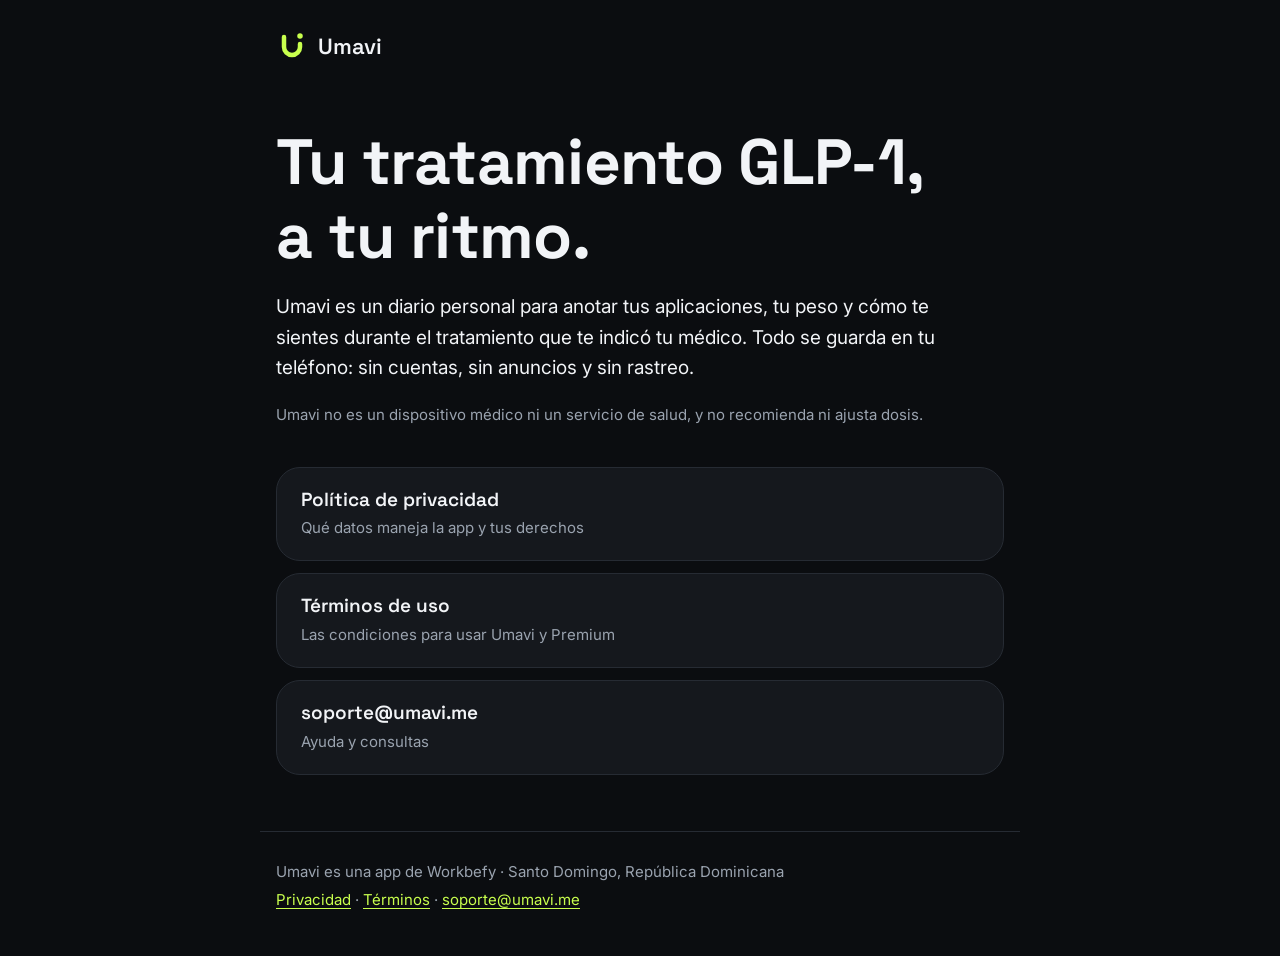
==== index.html @ 456c7ed0 "Sitio de umavi.me: inicio, privacidad y términos (versión 1.0)" ====
<!doctype html>
<html lang="es">
<head>
<meta charset="utf-8">
<meta name="viewport" content="width=device-width, initial-scale=1">
<title>Umavi</title>
<meta name="description" content="Umavi: diario personal para el tratamiento GLP-1. Privacidad, términos y contacto.">
<link rel="stylesheet" href="estilo.css">
</head>
<body>
<header class="barra">
  <a class="marca" href="./" aria-label="Umavi, inicio">
    <svg viewBox="0 0 64 64" width="32" height="32" aria-hidden="true"><path d="M16 14v20a16 16 0 0 0 32 0v-6" fill="none" stroke="currentColor" stroke-width="9" stroke-linecap="round"/><circle cx="48" cy="12" r="5.5" fill="currentColor"/></svg>
    <span>Umavi</span>
  </a>
</header>
<main>
<section class="portada">
  <h1>Tu tratamiento GLP-1,<br>a tu ritmo.</h1>
  <p class="bajada">Umavi es un diario personal para anotar tus aplicaciones, tu peso y cómo te sientes durante el
  tratamiento que te indicó tu médico. Todo se guarda en tu teléfono: sin cuentas, sin anuncios y sin rastreo.</p>
  <p class="nota">Umavi no es un dispositivo médico ni un servicio de salud, y no recomienda ni ajusta dosis.</p>
</section>
<section class="tarjetas">
  <a class="tarjeta" href="privacidad/"><span>Política de privacidad</span><small>Qué datos maneja la app y tus derechos</small></a>
  <a class="tarjeta" href="terminos/"><span>Términos de uso</span><small>Las condiciones para usar Umavi y Premium</small></a>
  <a class="tarjeta" href="mailto:soporte@umavi.me"><span>soporte@umavi.me</span><small>Ayuda y consultas</small></a>
</section>

</main>
<footer class="pie">
  <p>Umavi es una app de Workbefy · Santo Domingo, República Dominicana</p>
  <p><a href="privacidad/">Privacidad</a> · <a href="terminos/">Términos</a> · <a href="mailto:soporte@umavi.me">soporte@umavi.me</a></p>
</footer>
</body>
</html>
---- estilo.css ----
@font-face { font-family: "Inter"; src: url("fuentes/Inter.ttf") format("truetype"); font-weight: 100 900; font-display: swap; }
@font-face { font-family: "Space Grotesk"; src: url("fuentes/SpaceGrotesk.ttf") format("truetype"); font-weight: 300 700; font-display: swap; }
:root {
  --fondo: #0B0D10; --superficie: #15181D; --borde: #262B33;
  --texto: #F2F4F7; --suave: #9AA3AF; --acento: #C8FF4D;
  color-scheme: dark;
}
* { box-sizing: border-box; }
html { -webkit-text-size-adjust: 100%; }
body { margin: 0; background: var(--fondo); color: var(--texto); font: 400 17px/1.6 "Inter", system-ui, sans-serif; }
a { color: var(--acento); text-underline-offset: 3px; overflow-wrap: anywhere; }
a:focus-visible { outline: 2px solid var(--acento); outline-offset: 3px; border-radius: 4px; }
.barra, main, .pie { width: 100%; max-width: 760px; margin: 0 auto; padding: 0 16px; }
.barra { padding-top: 24px; padding-bottom: 8px; }
.marca { display: inline-flex; align-items: center; gap: 10px; min-height: 44px; color: var(--acento); text-decoration: none;
  font: 600 22px/1 "Space Grotesk", sans-serif; }
.marca span { color: var(--texto); }
h1, h2, h3 { font-family: "Space Grotesk", sans-serif; line-height: 1.15; letter-spacing: -0.01em; }
.portada h1 { font-size: clamp(40px, 9vw, 64px); margin: 48px 0 16px; }
.bajada { font-size: 19px; max-width: 60ch; }
.nota { color: var(--suave); font-size: 15px; }
.tarjetas { display: grid; gap: 12px; margin: 40px 0 56px; }
.tarjeta { display: flex; flex-direction: column; gap: 4px; padding: 20px 24px; min-height: 48px; background: var(--superficie);
  border: 1px solid var(--borde); border-radius: 24px; text-decoration: none; color: var(--texto); transition: border-color .15s; }
.tarjeta:hover { border-color: var(--acento); }
.tarjeta span { font: 600 19px/1.3 "Space Grotesk", sans-serif; }
.tarjeta small { color: var(--suave); font-size: 15px; }
.doc h1 { font-size: clamp(32px, 7vw, 44px); margin: 40px 0 8px; }
.doc h2 { font-size: 24px; margin: 40px 0 8px; }
.doc h3 { font-size: 19px; margin: 24px 0 8px; }
.doc p, .doc li { max-width: 68ch; }
.doc ul { padding-left: 22px; }
.doc li { margin: 6px 0; }
.doc li::marker { color: var(--acento); }
.pie { border-top: 1px solid var(--borde); margin-top: 56px; padding-top: 24px; padding-bottom: 40px; color: var(--suave); font-size: 15px; }
.pie p { margin: 4px 0; }
@media (prefers-reduced-motion: reduce) { .tarjeta { transition: none; } }
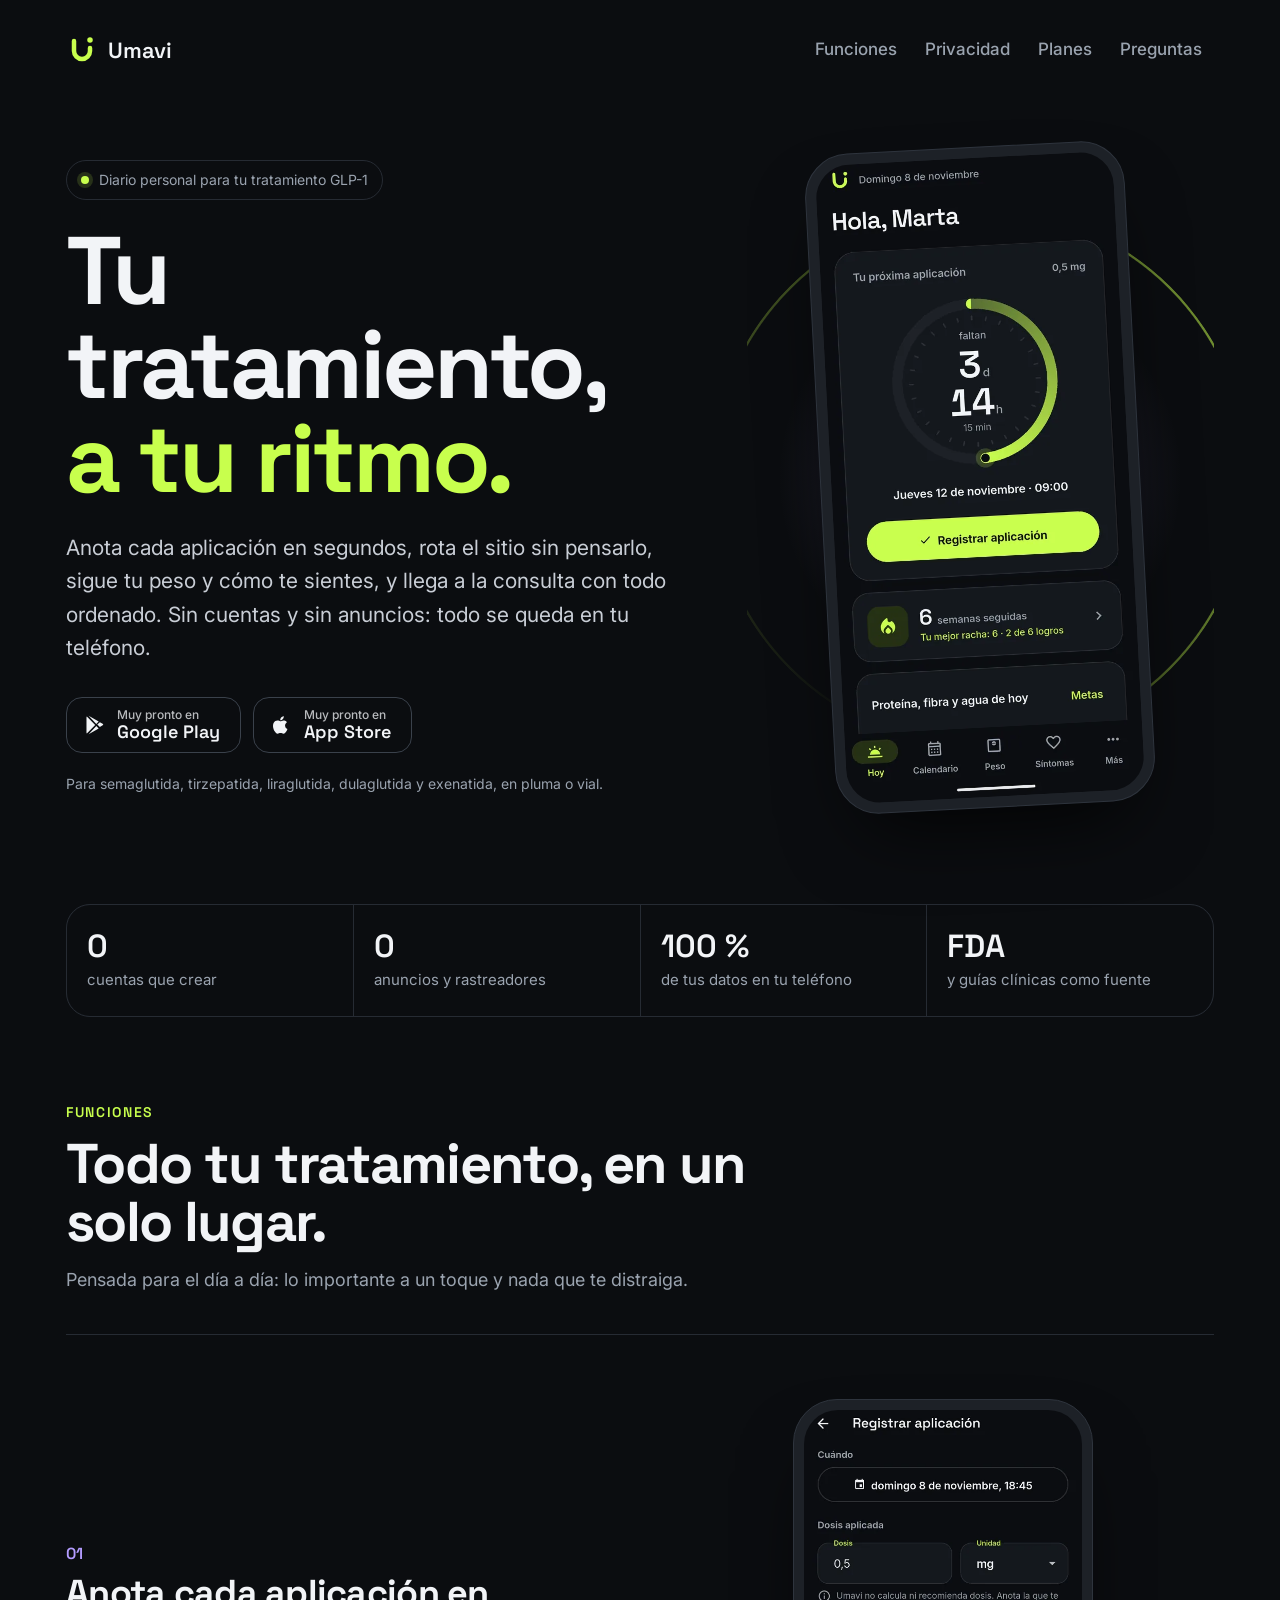
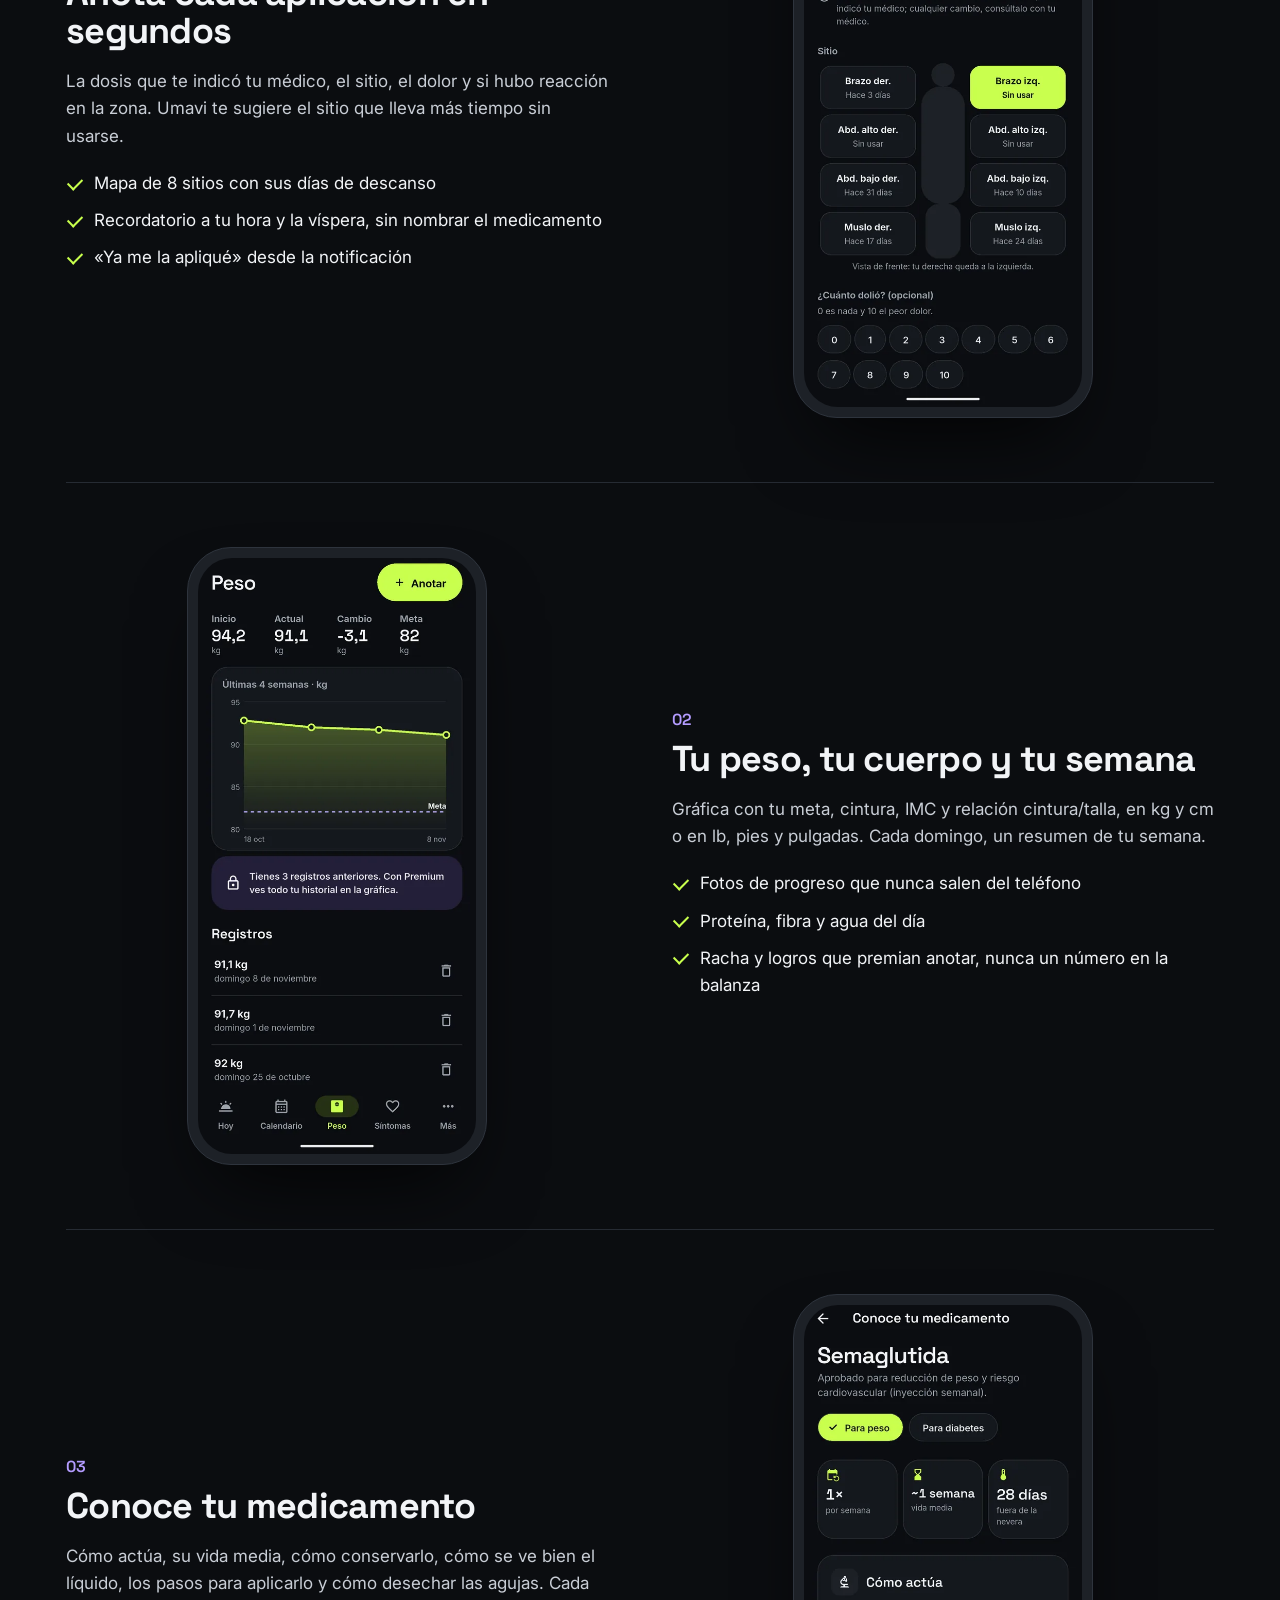
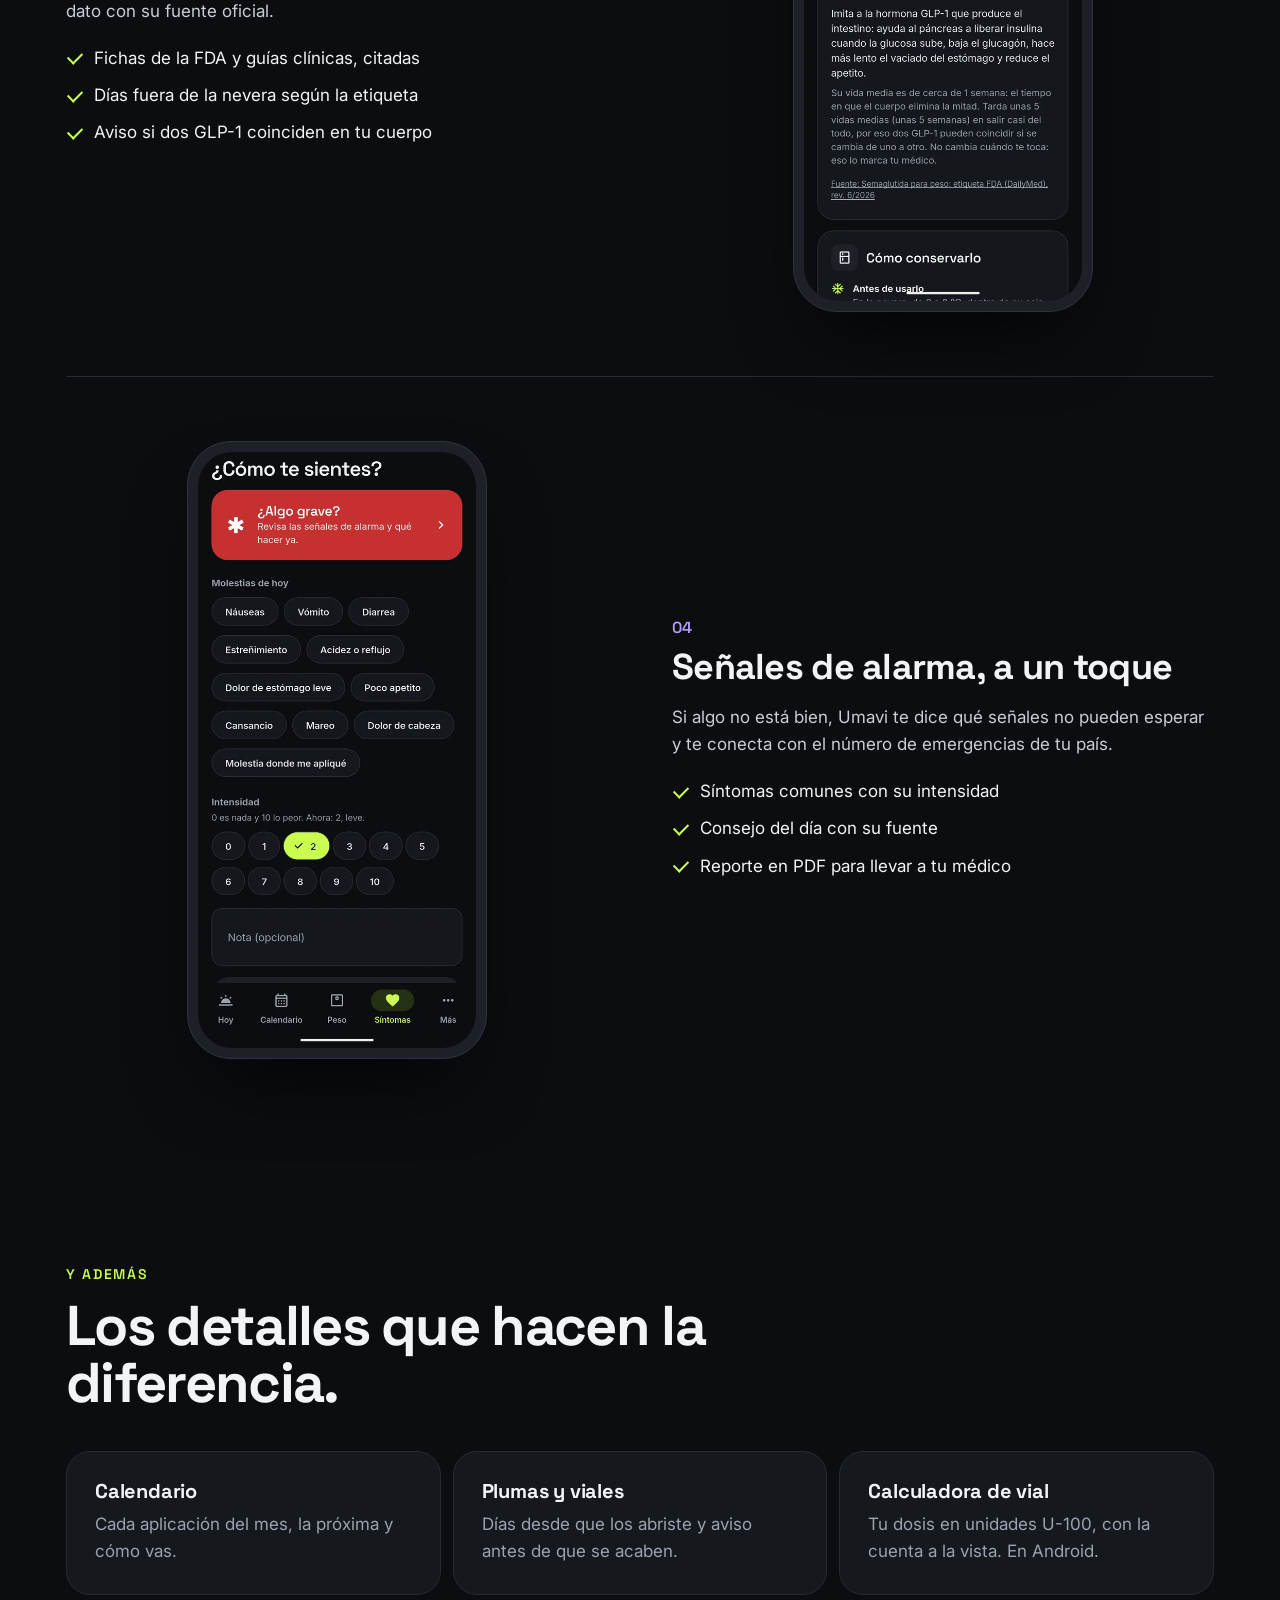
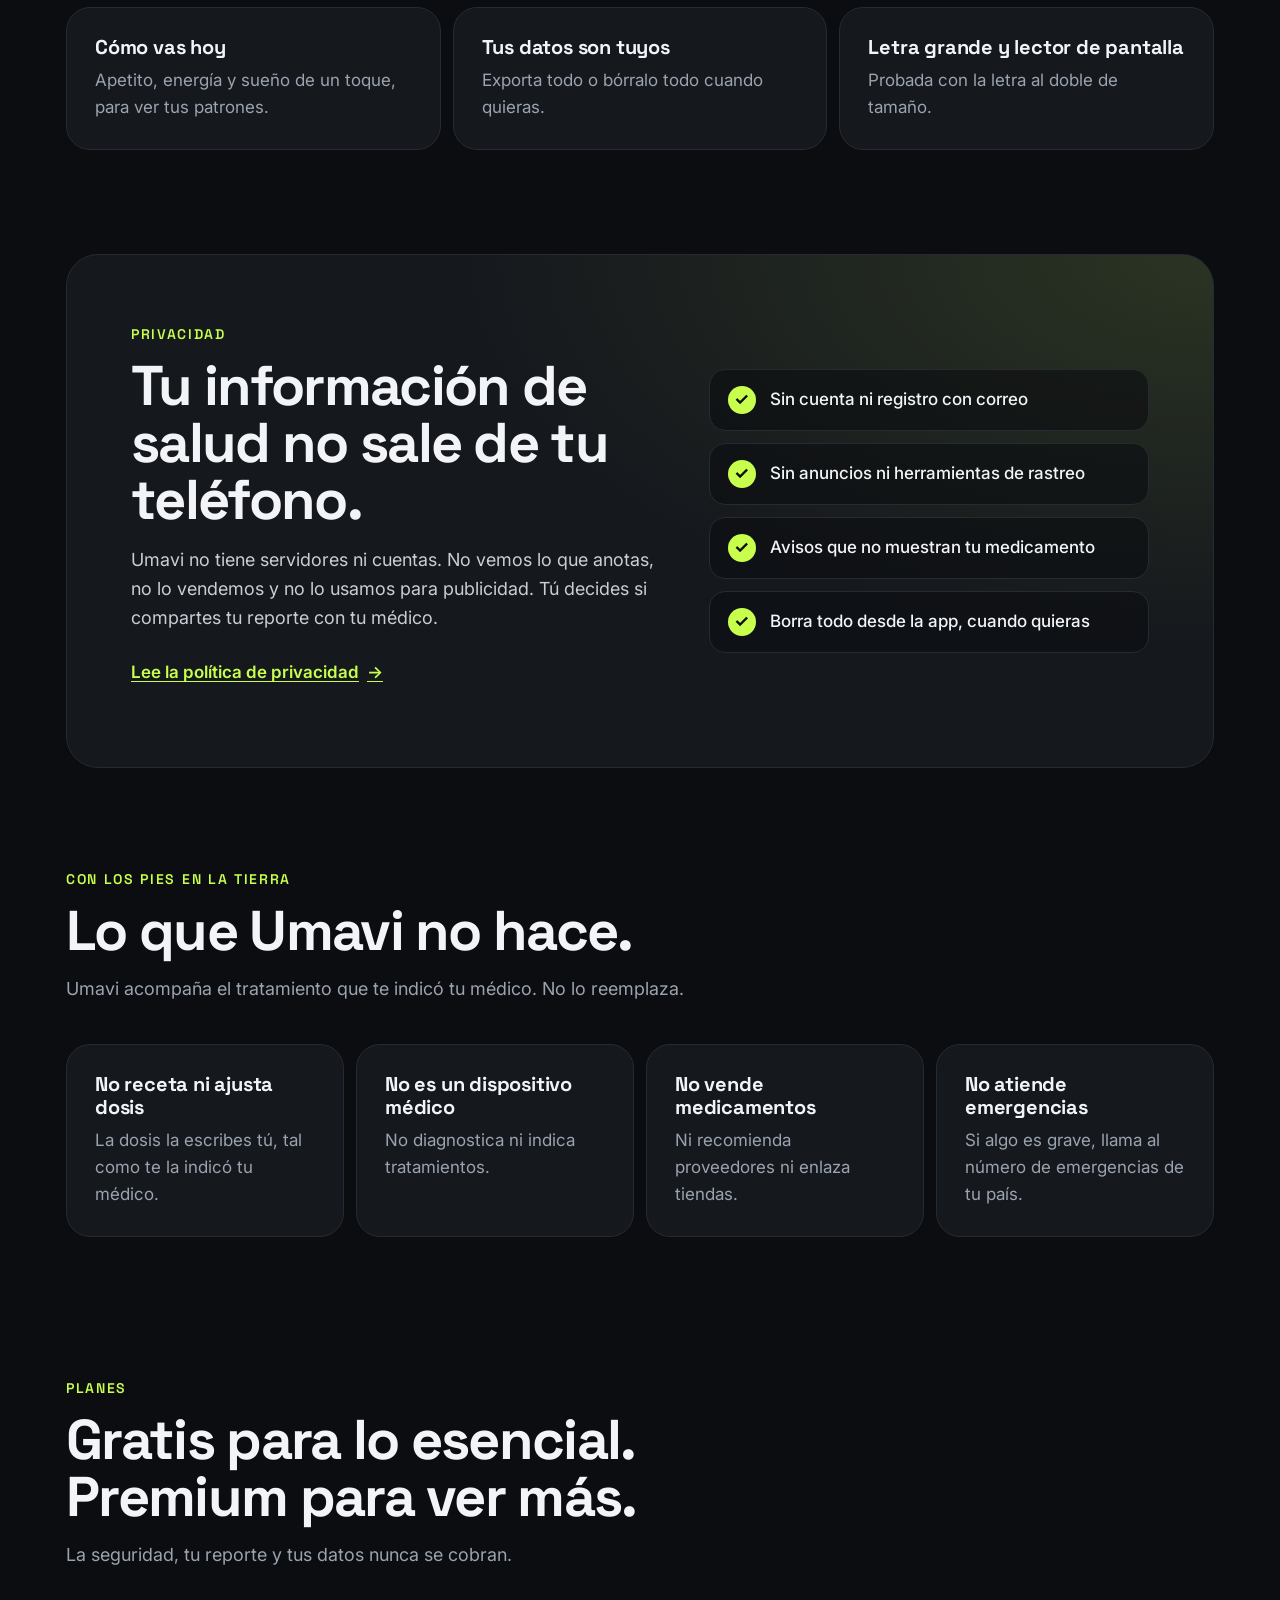
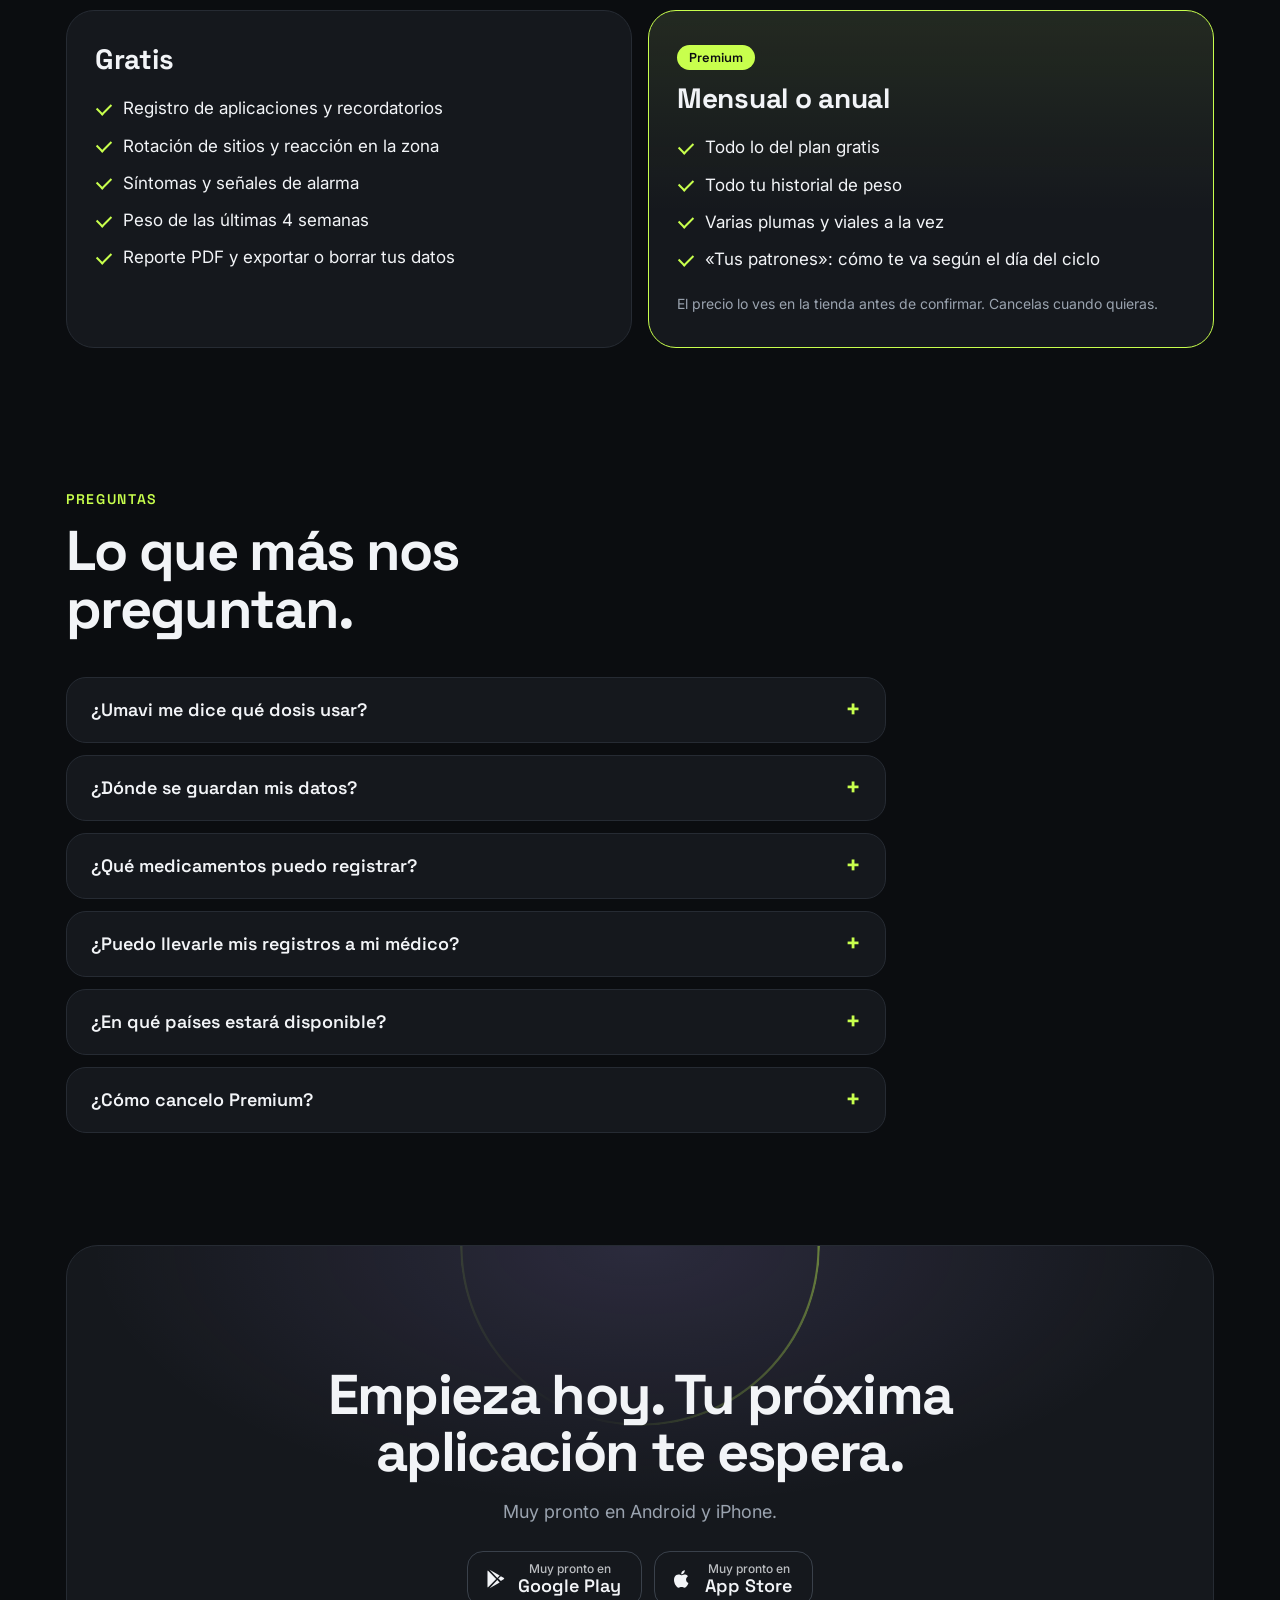
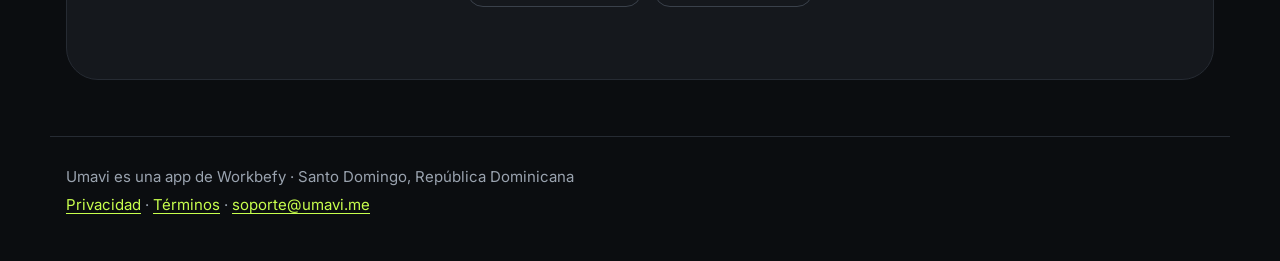
==== commit 7b542bf9: "Página de la app: funciones, privacidad, planes, preguntas y botones de Google Play y App Store" ====
--- a/index.html
+++ b/index.html
@@ -3,28 +3,188 @@
 <head>
 <meta charset="utf-8">
 <meta name="viewport" content="width=device-width, initial-scale=1">
-<title>Umavi</title>
-<meta name="description" content="Umavi: diario personal para el tratamiento GLP-1. Privacidad, términos y contacto.">
+<title>Umavi: diario de tu tratamiento GLP-1</title>
+<meta name="description" content="Anota tus aplicaciones, rota el sitio, sigue tu peso y lleva todo ordenado a tu médico. Sin cuentas ni anuncios: tus datos se quedan en tu teléfono.">
+<meta name="theme-color" content="#0B0D10">
+<meta property="og:title" content="Umavi: diario de tu tratamiento GLP-1">
+<meta property="og:description" content="Anota tus aplicaciones, rota el sitio, sigue tu peso y lleva todo ordenado a tu médico. Sin cuentas ni anuncios: tus datos se quedan en tu teléfono.">
+<meta property="og:image" content="https://umavi.me/img/01-hoy.webp">
+<link rel="icon" href="icono.png">
 <link rel="stylesheet" href="estilo.css">
 </head>
-<body>
+<body class="portada-app">
+<a class="saltar" href="#contenido">Saltar al contenido</a>
 <header class="barra">
   <a class="marca" href="./" aria-label="Umavi, inicio">
     <svg viewBox="0 0 64 64" width="32" height="32" aria-hidden="true"><path d="M16 14v20a16 16 0 0 0 32 0v-6" fill="none" stroke="currentColor" stroke-width="9" stroke-linecap="round"/><circle cx="48" cy="12" r="5.5" fill="currentColor"/></svg>
     <span>Umavi</span>
   </a>
+  <nav class="nav" aria-label="Secciones">
+    <a href="#funciones">Funciones</a><a href="#privacidad">Privacidad</a><a href="#planes">Planes</a><a href="#preguntas">Preguntas</a>
+  </nav>
 </header>
-<main>
-<section class="portada">
-  <h1>Tu tratamiento GLP-1,<br>a tu ritmo.</h1>
-  <p class="bajada">Umavi es un diario personal para anotar tus aplicaciones, tu peso y cómo te sientes durante el
-  tratamiento que te indicó tu médico. Todo se guarda en tu teléfono: sin cuentas, sin anuncios y sin rastreo.</p>
-  <p class="nota">Umavi no es un dispositivo médico ni un servicio de salud, y no recomienda ni ajusta dosis.</p>
+<main id="contenido">
+<section class="hero">
+  <div class="hero-texto">
+    <p class="sello"><span class="punto" aria-hidden="true"></span>Diario personal para tu tratamiento GLP-1</p>
+    <h1>Tu tratamiento,<br><span class="lima">a tu ritmo.</span></h1>
+    <p class="bajada">Anota cada aplicación en segundos, rota el sitio sin pensarlo, sigue tu peso y cómo te
+    sientes, y llega a la consulta con todo ordenado. Sin cuentas y sin anuncios: todo se queda en tu teléfono.</p>
+    <div class="tiendas"><a class="tienda pronto" href="#descargar" aria-label="Muy pronto en Google Play"><svg viewBox="0 0 24 24" width="22" height="22" aria-hidden="true"><path fill="currentColor" d="M4.2 2.6c-.3.3-.4.7-.4 1.2v16.4c0 .5.1.9.4 1.2l9.1-9.4-9.1-9.4zm10.3 10.6 2.6 2.7-11 6.3 8.4-9zm0-2.4L6.1 1.8l11 6.3-2.6 2.7zm3.9-1.9 3 1.7c.9.5.9 1.3 0 1.8l-3 1.7-2.8-2.6 2.8-2.6z"/></svg><span><small>Muy pronto en</small>Google Play</span></a><a class="tienda pronto" href="#descargar" aria-label="Muy pronto en App Store"><svg viewBox="0 0 24 24" width="22" height="22" aria-hidden="true"><path fill="currentColor" d="M16.4 12.6c0-2.4 2-3.6 2.1-3.7-1.1-1.7-2.9-1.9-3.5-1.9-1.5-.2-2.9.9-3.7.9-.8 0-1.9-.9-3.2-.8-1.6 0-3.1 1-4 2.4-1.7 3-.4 7.3 1.2 9.7.8 1.2 1.8 2.5 3 2.4 1.2 0 1.7-.8 3.2-.8s1.9.8 3.2.8c1.3 0 2.2-1.2 3-2.4.9-1.4 1.3-2.7 1.3-2.8-.1 0-2.6-1-2.6-3.8zM14 5.4c.7-.8 1.1-1.9 1-3-1 0-2.1.7-2.8 1.5-.6.7-1.2 1.8-1 2.9 1.1.1 2.1-.6 2.8-1.4z"/></svg><span><small>Muy pronto en</small>App Store</span></a></div>
+    <p class="aviso-hero">Para semaglutida, tirzepatida, liraglutida, dulaglutida y exenatida, en pluma o vial.</p>
+  </div>
+  <div class="hero-visual">
+    <div class="anillo" aria-hidden="true"></div>
+    <figure class="telefono principal"><img src="img/01-hoy.webp" width="540" height="1158" alt="Pantalla Hoy de Umavi: cuenta regresiva a la próxima aplicación, racha de 6 semanas y botón Registrar aplicación" fetchpriority="high" decoding="async"></figure>
+  </div>
 </section>
-<section class="tarjetas">
-  <a class="tarjeta" href="privacidad/"><span>Política de privacidad</span><small>Qué datos maneja la app y tus derechos</small></a>
-  <a class="tarjeta" href="terminos/"><span>Términos de uso</span><small>Las condiciones para usar Umavi y Premium</small></a>
-  <a class="tarjeta" href="mailto:soporte@umavi.me"><span>soporte@umavi.me</span><small>Ayuda y consultas</small></a>
+
+<ul class="franja" aria-label="Lo esencial de Umavi">
+  <li><strong>0</strong> cuentas que crear</li>
+  <li><strong>0</strong> anuncios y rastreadores</li>
+  <li><strong>100&nbsp;%</strong> de tus datos en tu teléfono</li>
+  <li><strong>FDA</strong> y guías clínicas como fuente</li>
+</ul>
+
+<section id="funciones" class="seccion">
+  <header class="cabecera">
+    <p class="ojo">Funciones</p>
+    <h2>Todo tu tratamiento, en un solo lugar.</h2>
+    <p>Pensada para el día a día: lo importante a un toque y nada que te distraiga.</p>
+  </header>
+  <article class="funcion">
+  <div class="funcion-texto">
+    <p class="numero">01</p>
+    <h3>Anota cada aplicación en segundos</h3>
+    <p>La dosis que te indicó tu médico, el sitio, el dolor y si hubo reacción en la zona. Umavi te sugiere el sitio que lleva más tiempo sin usarse.</p>
+    <ul class="puntos"><li>Mapa de 8 sitios con sus días de descanso</li><li>Recordatorio a tu hora y la víspera, sin nombrar el medicamento</li><li>«Ya me la apliqué» desde la notificación</li></ul>
+  </div>
+  <figure class="telefono "><img src="img/06-registrar.webp" width="540" height="1158" alt="Registro de una aplicación con fecha, dosis, mapa de sitios y escala de dolor" loading="lazy" decoding="async"></figure>
+</article>
+  <article class="funcion">
+  <div class="funcion-texto">
+    <p class="numero">02</p>
+    <h3>Tu peso, tu cuerpo y tu semana</h3>
+    <p>Gráfica con tu meta, cintura, IMC y relación cintura/talla, en kg y cm o en lb, pies y pulgadas. Cada domingo, un resumen de tu semana.</p>
+    <ul class="puntos"><li>Fotos de progreso que nunca salen del teléfono</li><li>Proteína, fibra y agua del día</li><li>Racha y logros que premian anotar, nunca un número en la balanza</li></ul>
+  </div>
+  <figure class="telefono "><img src="img/03-peso.webp" width="540" height="1158" alt="Pantalla Peso con inicio, actual, cambio, meta y gráfica de las últimas 4 semanas" loading="lazy" decoding="async"></figure>
+</article>
+  <article class="funcion">
+  <div class="funcion-texto">
+    <p class="numero">03</p>
+    <h3>Conoce tu medicamento</h3>
+    <p>Cómo actúa, su vida media, cómo conservarlo, cómo se ve bien el líquido, los pasos para aplicarlo y cómo desechar las agujas. Cada dato con su fuente oficial.</p>
+    <ul class="puntos"><li>Fichas de la FDA y guías clínicas, citadas</li><li>Días fuera de la nevera según la etiqueta</li><li>Aviso si dos GLP-1 coinciden en tu cuerpo</li></ul>
+  </div>
+  <figure class="telefono "><img src="img/07-medicamento.webp" width="540" height="1158" alt="Ficha de semaglutida con frecuencia, vida media, días fuera de la nevera y cómo actúa" loading="lazy" decoding="async"></figure>
+</article>
+  <article class="funcion">
+  <div class="funcion-texto">
+    <p class="numero">04</p>
+    <h3>Señales de alarma, a un toque</h3>
+    <p>Si algo no está bien, Umavi te dice qué señales no pueden esperar y te conecta con el número de emergencias de tu país.</p>
+    <ul class="puntos"><li>Síntomas comunes con su intensidad</li><li>Consejo del día con su fuente</li><li>Reporte en PDF para llevar a tu médico</li></ul>
+  </div>
+  <figure class="telefono "><img src="img/04-sintomas.webp" width="540" height="1158" alt="Pantalla de síntomas con el botón rojo de señales de alarma y la lista de molestias" loading="lazy" decoding="async"></figure>
+</article>
+</section>
+
+<section class="seccion mas">
+  <header class="cabecera">
+    <p class="ojo">Y además</p>
+    <h2>Los detalles que hacen la diferencia.</h2>
+  </header>
+  <ul class="rejilla">
+    <li><h3>Calendario</h3><p>Cada aplicación del mes, la próxima y cómo vas.</p></li>
+    <li><h3>Plumas y viales</h3><p>Días desde que los abriste y aviso antes de que se acaben.</p></li>
+    <li><h3>Calculadora de vial</h3><p>Tu dosis en unidades U-100, con la cuenta a la vista. En Android.</p></li>
+    <li><h3>Cómo vas hoy</h3><p>Apetito, energía y sueño de un toque, para ver tus patrones.</p></li>
+    <li><h3>Tus datos son tuyos</h3><p>Exporta todo o bórralo todo cuando quieras.</p></li>
+    <li><h3>Letra grande y lector de pantalla</h3><p>Probada con la letra al doble de tamaño.</p></li>
+  </ul>
+</section>
+
+<section id="privacidad" class="seccion privacidad">
+  <div class="privacidad-texto">
+    <p class="ojo">Privacidad</p>
+    <h2>Tu información de salud no sale de tu teléfono.</h2>
+    <p>Umavi no tiene servidores ni cuentas. No vemos lo que anotas, no lo vendemos y no lo usamos para publicidad. Tú decides si compartes tu reporte con tu médico.</p>
+    <a class="enlace-flecha" href="privacidad/">Lee la política de privacidad <span aria-hidden="true">→</span></a>
+  </div>
+  <ul class="garantias">
+    <li><span aria-hidden="true">✓</span>Sin cuenta ni registro con correo</li>
+    <li><span aria-hidden="true">✓</span>Sin anuncios ni herramientas de rastreo</li>
+    <li><span aria-hidden="true">✓</span>Avisos que no muestran tu medicamento</li>
+    <li><span aria-hidden="true">✓</span>Borra todo desde la app, cuando quieras</li>
+  </ul>
+</section>
+
+<section class="seccion">
+  <header class="cabecera">
+    <p class="ojo">Con los pies en la tierra</p>
+    <h2>Lo que Umavi no hace.</h2>
+    <p>Umavi acompaña el tratamiento que te indicó tu médico. No lo reemplaza.</p>
+  </header>
+  <ul class="rejilla no-hace">
+    <li><h3>No receta ni ajusta dosis</h3><p>La dosis la escribes tú, tal como te la indicó tu médico.</p></li>
+    <li><h3>No es un dispositivo médico</h3><p>No diagnostica ni indica tratamientos.</p></li>
+    <li><h3>No vende medicamentos</h3><p>Ni recomienda proveedores ni enlaza tiendas.</p></li>
+    <li><h3>No atiende emergencias</h3><p>Si algo es grave, llama al número de emergencias de tu país.</p></li>
+  </ul>
+</section>
+
+<section id="planes" class="seccion">
+  <header class="cabecera">
+    <p class="ojo">Planes</p>
+    <h2>Gratis para lo esencial. Premium para ver más.</h2>
+    <p>La seguridad, tu reporte y tus datos nunca se cobran.</p>
+  </header>
+  <div class="planes">
+    <article class="plan">
+      <h3>Gratis</h3>
+      <ul class="puntos">
+        <li>Registro de aplicaciones y recordatorios</li>
+        <li>Rotación de sitios y reacción en la zona</li>
+        <li>Síntomas y señales de alarma</li>
+        <li>Peso de las últimas 4 semanas</li>
+        <li>Reporte PDF y exportar o borrar tus datos</li>
+      </ul>
+    </article>
+    <article class="plan premium">
+      <p class="etiqueta">Premium</p>
+      <h3>Mensual o anual</h3>
+      <ul class="puntos">
+        <li>Todo lo del plan gratis</li>
+        <li>Todo tu historial de peso</li>
+        <li>Varias plumas y viales a la vez</li>
+        <li>«Tus patrones»: cómo te va según el día del ciclo</li>
+      </ul>
+      <p class="nota-plan">El precio lo ves en la tienda antes de confirmar. Cancelas cuando quieras.</p>
+    </article>
+  </div>
+</section>
+
+<section id="preguntas" class="seccion">
+  <header class="cabecera">
+    <p class="ojo">Preguntas</p>
+    <h2>Lo que más nos preguntan.</h2>
+  </header>
+  <div class="faq">
+    <details><summary>¿Umavi me dice qué dosis usar?</summary><p>No. Umavi no recomienda, calcula ni ajusta dosis. Escribes la que te indicó tu médico y Umavi te ayuda a llevar el registro.</p></details>
+    <details><summary>¿Dónde se guardan mis datos?</summary><p>Solo en tu teléfono. No hay cuenta ni servidores. Si borras la app o tus datos desde Más, se eliminan.</p></details>
+    <details><summary>¿Qué medicamentos puedo registrar?</summary><p>Semaglutida, tirzepatida, liraglutida, dulaglutida y exenatida, en pluma o vial, con la dosis y la frecuencia que te indicó tu médico.</p></details>
+    <details><summary>¿Puedo llevarle mis registros a mi médico?</summary><p>Sí. Umavi arma un reporte en PDF con tus aplicaciones, peso, síntomas y medidas de los últimos 90 días, y tú eliges con quién compartirlo.</p></details>
+    <details><summary>¿En qué países estará disponible?</summary><p>La app está en español y la publicaremos en todos los países donde lo permitan Google Play y la App Store. El botón de urgencias marca el número de emergencias de tu país.</p></details>
+    <details><summary>¿Cómo cancelo Premium?</summary><p>Desde la configuración de suscripciones de Google Play o de la App Store. Conservas Premium hasta que termine el periodo pagado.</p></details>
+  </div>
+</section>
+
+<section id="descargar" class="cta">
+  <div class="anillo pequeno" aria-hidden="true"></div>
+  <h2>Empieza hoy. Tu próxima aplicación te espera.</h2>
+  <p>Muy pronto en Android y iPhone.</p>
+  <div class="tiendas"><a class="tienda pronto" href="#descargar" aria-label="Muy pronto en Google Play"><svg viewBox="0 0 24 24" width="22" height="22" aria-hidden="true"><path fill="currentColor" d="M4.2 2.6c-.3.3-.4.7-.4 1.2v16.4c0 .5.1.9.4 1.2l9.1-9.4-9.1-9.4zm10.3 10.6 2.6 2.7-11 6.3 8.4-9zm0-2.4L6.1 1.8l11 6.3-2.6 2.7zm3.9-1.9 3 1.7c.9.5.9 1.3 0 1.8l-3 1.7-2.8-2.6 2.8-2.6z"/></svg><span><small>Muy pronto en</small>Google Play</span></a><a class="tienda pronto" href="#descargar" aria-label="Muy pronto en App Store"><svg viewBox="0 0 24 24" width="22" height="22" aria-hidden="true"><path fill="currentColor" d="M16.4 12.6c0-2.4 2-3.6 2.1-3.7-1.1-1.7-2.9-1.9-3.5-1.9-1.5-.2-2.9.9-3.7.9-.8 0-1.9-.9-3.2-.8-1.6 0-3.1 1-4 2.4-1.7 3-.4 7.3 1.2 9.7.8 1.2 1.8 2.5 3 2.4 1.2 0 1.7-.8 3.2-.8s1.9.8 3.2.8c1.3 0 2.2-1.2 3-2.4.9-1.4 1.3-2.7 1.3-2.8-.1 0-2.6-1-2.6-3.8zM14 5.4c.7-.8 1.1-1.9 1-3-1 0-2.1.7-2.8 1.5-.6.7-1.2 1.8-1 2.9 1.1.1 2.1-.6 2.8-1.4z"/></svg><span><small>Muy pronto en</small>App Store</span></a></div>
 </section>
 
 </main>
--- a/estilo.css
+++ b/estilo.css
@@ -2,7 +2,7 @@
 @font-face { font-family: "Space Grotesk"; src: url("fuentes/SpaceGrotesk.ttf") format("truetype"); font-weight: 300 700; font-display: swap; }
 :root {
   --fondo: #0B0D10; --superficie: #15181D; --borde: #262B33;
-  --texto: #F2F4F7; --suave: #9AA3AF; --acento: #C8FF4D;
+  --texto: #F2F4F7; --suave: #9AA3AF; --acento: #C8FF4D; --lila: #B49CFF;
   color-scheme: dark;
 }
 * { box-sizing: border-box; }
@@ -35,3 +35,117 @@
 .pie { border-top: 1px solid var(--borde); margin-top: 56px; padding-top: 24px; padding-bottom: 40px; color: var(--suave); font-size: 15px; }
 .pie p { margin: 4px 0; }
 @media (prefers-reduced-motion: reduce) { .tarjeta { transition: none; } }
+.saltar { position: absolute; left: -9999px; top: 8px; z-index: 10; padding: 12px 16px; background: var(--acento); color: #0B0D10; border-radius: 12px; }
+.saltar:focus { left: 16px; }
+.barra { display: flex; align-items: center; justify-content: space-between; gap: 16px; }
+.nav { display: none; gap: 4px; }
+.nav a { color: var(--suave); text-decoration: none; padding: 12px; border-radius: 12px; font-weight: 500; }
+.nav a:hover { color: var(--texto); }
+@media (min-width: 768px) { .nav { display: flex; } }
+body.portada-app .barra, body.portada-app main, body.portada-app .pie { max-width: 1180px; }
+
+body.portada-app { overflow-x: clip; }
+.hero-visual { overflow-x: clip; }
+.lima { color: var(--acento); }
+.ojo { color: var(--acento); font: 600 14px/1 "Space Grotesk", sans-serif; letter-spacing: .12em; text-transform: uppercase; margin: 0 0 16px; }
+
+.hero { display: grid; gap: 48px; align-items: center; padding: 32px 0 64px; }
+.sello { display: inline-flex; align-items: center; gap: 10px; margin: 0 0 24px; padding: 8px 14px; border: 1px solid var(--borde); border-radius: 999px; color: var(--suave); font-size: 14px; }
+.punto { flex: none; width: 8px; height: 8px; border-radius: 50%; background: var(--acento); box-shadow: 0 0 0 4px rgba(200,255,77,.15); }
+.hero h1 { font-size: clamp(48px, 11vw, 96px); line-height: .98; letter-spacing: -0.035em; margin: 0 0 24px; }
+.bajada { font-size: clamp(18px, 2.2vw, 21px); color: #C9CED6; max-width: 34em; margin: 0 0 32px; }
+.aviso-hero { color: var(--suave); font-size: 14px; margin: 20px 0 0; }
+
+.tiendas { display: flex; flex-wrap: wrap; gap: 12px; }
+.tienda { display: inline-flex; align-items: center; gap: 12px; min-height: 56px; padding: 10px 20px 10px 16px; border-radius: 16px;
+  background: var(--texto); color: #0B0D10; text-decoration: none; font: 600 18px/1.1 "Space Grotesk", sans-serif; transition: transform .15s, background .15s, border-color .15s; }
+.tienda small { display: block; font: 500 12px/1.2 "Inter", sans-serif; opacity: .75; }
+.tienda:hover { transform: translateY(-2px); background: var(--acento); }
+.tienda.pronto { background: transparent; color: var(--texto); border: 1px solid #3A414B; }
+.tienda.pronto:hover { border-color: var(--acento); background: transparent; }
+
+.hero-visual { position: relative; display: grid; place-items: center; min-height: 560px; }
+.anillo { position: absolute; width: min(90vw, 540px); aspect-ratio: 1; border-radius: 50%;
+  background: conic-gradient(from 200deg, rgba(200,255,77,0) 0deg, rgba(200,255,77,.6) 250deg, rgba(200,255,77,0) 360deg);
+  -webkit-mask: radial-gradient(farthest-side, transparent calc(100% - 3px), #000 calc(100% - 2px));
+          mask: radial-gradient(farthest-side, transparent calc(100% - 3px), #000 calc(100% - 2px));
+  animation: girar 24s linear infinite; pointer-events: none; }
+.anillo.pequeno { width: 360px; top: -180px; left: calc(50% - 180px); opacity: .7; }
+@keyframes girar { to { transform: rotate(360deg); } }
+.hero-visual::before { content: ""; position: absolute; width: min(70vw, 420px); aspect-ratio: 1; border-radius: 50%;
+  background: radial-gradient(circle, rgba(180,156,255,.22), transparent 68%); }
+
+.telefono { position: relative; margin: 0; width: min(76vw, 300px); border-radius: 44px; padding: 10px; background: #1D2127;
+  border: 1px solid #2E343D; box-shadow: 0 40px 80px -30px rgba(0,0,0,.85); }
+.telefono img { display: block; width: 100%; height: auto; border-radius: 34px; }
+.telefono.principal { width: min(70vw, 320px); transform: rotate(-3deg); }
+
+.franja { list-style: none; display: grid; grid-template-columns: repeat(2, 1fr); gap: 1px; margin: 0 0 16px; padding: 0;
+  background: var(--borde); border: 1px solid var(--borde); border-radius: 24px; overflow: hidden; }
+.franja li { background: var(--fondo); padding: 24px 20px; color: var(--suave); font-size: 15px; }
+.franja strong { display: block; color: var(--texto); font: 600 32px/1.1 "Space Grotesk", sans-serif; margin-bottom: 4px; }
+@media (min-width: 768px) { .franja { grid-template-columns: repeat(4, 1fr); } }
+
+.seccion { padding: 72px 0; }
+.cabecera { max-width: 40em; margin-bottom: 40px; }
+.cabecera h2, .privacidad h2, .cta h2 { font-size: clamp(32px, 6vw, 56px); line-height: 1.02; letter-spacing: -0.03em; margin: 0 0 16px; }
+.cabecera p:not(.ojo) { color: var(--suave); font-size: 18px; margin: 0; }
+
+.funcion { display: grid; gap: 32px; align-items: center; padding: 40px 0; border-top: 1px solid var(--borde); }
+.funcion .telefono { justify-self: center; }
+.numero { color: var(--lila); font: 600 16px/1 "Space Grotesk", sans-serif; margin: 0 0 12px; }
+.funcion h3 { font-size: clamp(26px, 4vw, 36px); line-height: 1.08; letter-spacing: -0.02em; margin: 0 0 12px; }
+.funcion-texto > p:not(.numero) { color: #C9CED6; max-width: 32em; }
+.puntos { list-style: none; padding: 0; margin: 20px 0 0; display: grid; gap: 10px; }
+.puntos li { position: relative; padding-left: 28px; }
+.puntos li::before { content: ""; position: absolute; left: 2px; top: .45em; width: 12px; height: 7px; border-left: 2px solid var(--acento); border-bottom: 2px solid var(--acento); transform: rotate(-45deg); }
+@media (min-width: 960px) {
+  .hero { grid-template-columns: 1.15fr .85fr; padding: 64px 0 96px; }
+  .funcion { grid-template-columns: 1fr 1fr; gap: 64px; padding: 64px 0; }
+  .funcion:nth-of-type(even) .funcion-texto { order: 2; }
+}
+
+.rejilla { list-style: none; padding: 0; margin: 0; display: grid; gap: 12px; }
+.rejilla li { padding: 28px; background: var(--superficie); border: 1px solid var(--borde); border-radius: 24px; }
+.rejilla h3 { font-size: 20px; margin: 0 0 8px; }
+.rejilla p { margin: 0; color: var(--suave); }
+@media (min-width: 640px) { .rejilla { grid-template-columns: repeat(2, 1fr); } }
+@media (min-width: 1024px) { .rejilla { grid-template-columns: repeat(3, 1fr); } .no-hace { grid-template-columns: repeat(4, 1fr); } }
+
+.privacidad { display: grid; gap: 40px; margin: 32px 0; padding: 48px 24px; border-radius: 32px;
+  background: radial-gradient(120% 140% at 100% 0%, rgba(200,255,77,.12), transparent 55%), var(--superficie); border: 1px solid var(--borde); }
+.privacidad-texto > p:not(.ojo) { color: #C9CED6; font-size: 18px; max-width: 34em; }
+.garantias { list-style: none; padding: 0; margin: 0; display: grid; gap: 12px; align-content: center; }
+.garantias li { display: flex; gap: 14px; align-items: center; padding: 16px 18px; border-radius: 16px; background: rgba(11,13,16,.6); border: 1px solid var(--borde); font-weight: 500; }
+.garantias span { display: grid; place-items: center; flex: none; width: 28px; height: 28px; border-radius: 50%; background: var(--acento); color: #0B0D10; font-weight: 700; }
+.enlace-flecha { display: inline-flex; gap: 8px; align-items: center; min-height: 44px; font-weight: 600; }
+@media (min-width: 960px) { .privacidad { grid-template-columns: 1.1fr .9fr; padding: 72px 64px; } }
+
+.planes { display: grid; gap: 16px; }
+.plan { padding: 32px 28px; border-radius: 28px; background: var(--superficie); border: 1px solid var(--borde); }
+.plan h3 { font-size: 28px; margin: 0; }
+.plan.premium { border-color: var(--acento); background: linear-gradient(180deg, rgba(200,255,77,.08), transparent 60%), var(--superficie); }
+.etiqueta { display: inline-block; margin: 0 0 12px; padding: 6px 12px; border-radius: 999px; background: var(--acento); color: #0B0D10; font: 600 13px/1 "Space Grotesk", sans-serif; }
+.nota-plan { color: var(--suave); font-size: 14px; margin: 20px 0 0; }
+@media (min-width: 768px) { .planes { grid-template-columns: 1fr 1fr; } }
+
+.faq { display: grid; gap: 12px; max-width: 820px; }
+.faq details { background: var(--superficie); border: 1px solid var(--borde); border-radius: 20px; padding: 0 24px; }
+.faq summary { cursor: pointer; list-style: none; display: flex; justify-content: space-between; gap: 16px; align-items: center; min-height: 64px;
+  font: 600 18px/1.3 "Space Grotesk", sans-serif; }
+.faq summary::-webkit-details-marker { display: none; }
+.faq summary::after { content: "+"; flex: none; color: var(--acento); font-size: 26px; transition: transform .2s; }
+.faq details[open] summary::after { transform: rotate(45deg); }
+.faq details p { color: #C9CED6; margin: 0 0 20px; }
+.faq summary:focus-visible { outline: 2px solid var(--acento); outline-offset: 4px; border-radius: 8px; }
+
+.cta { position: relative; overflow: hidden; text-align: center; margin: 40px 0 0; padding: 120px 24px 72px; border-radius: 32px; border: 1px solid var(--borde);
+  background: radial-gradient(80% 100% at 50% 0%, rgba(180,156,255,.14), transparent 60%), var(--superficie); }
+.cta h2 { position: relative; max-width: 14em; margin-left: auto; margin-right: auto; }
+.cta p { position: relative; color: var(--suave); font-size: 18px; }
+.cta .tiendas { position: relative; justify-content: center; margin-top: 24px; }
+
+@media (prefers-reduced-motion: reduce) {
+  .anillo { animation: none; }
+  .tienda, .faq summary::after { transition: none; }
+}
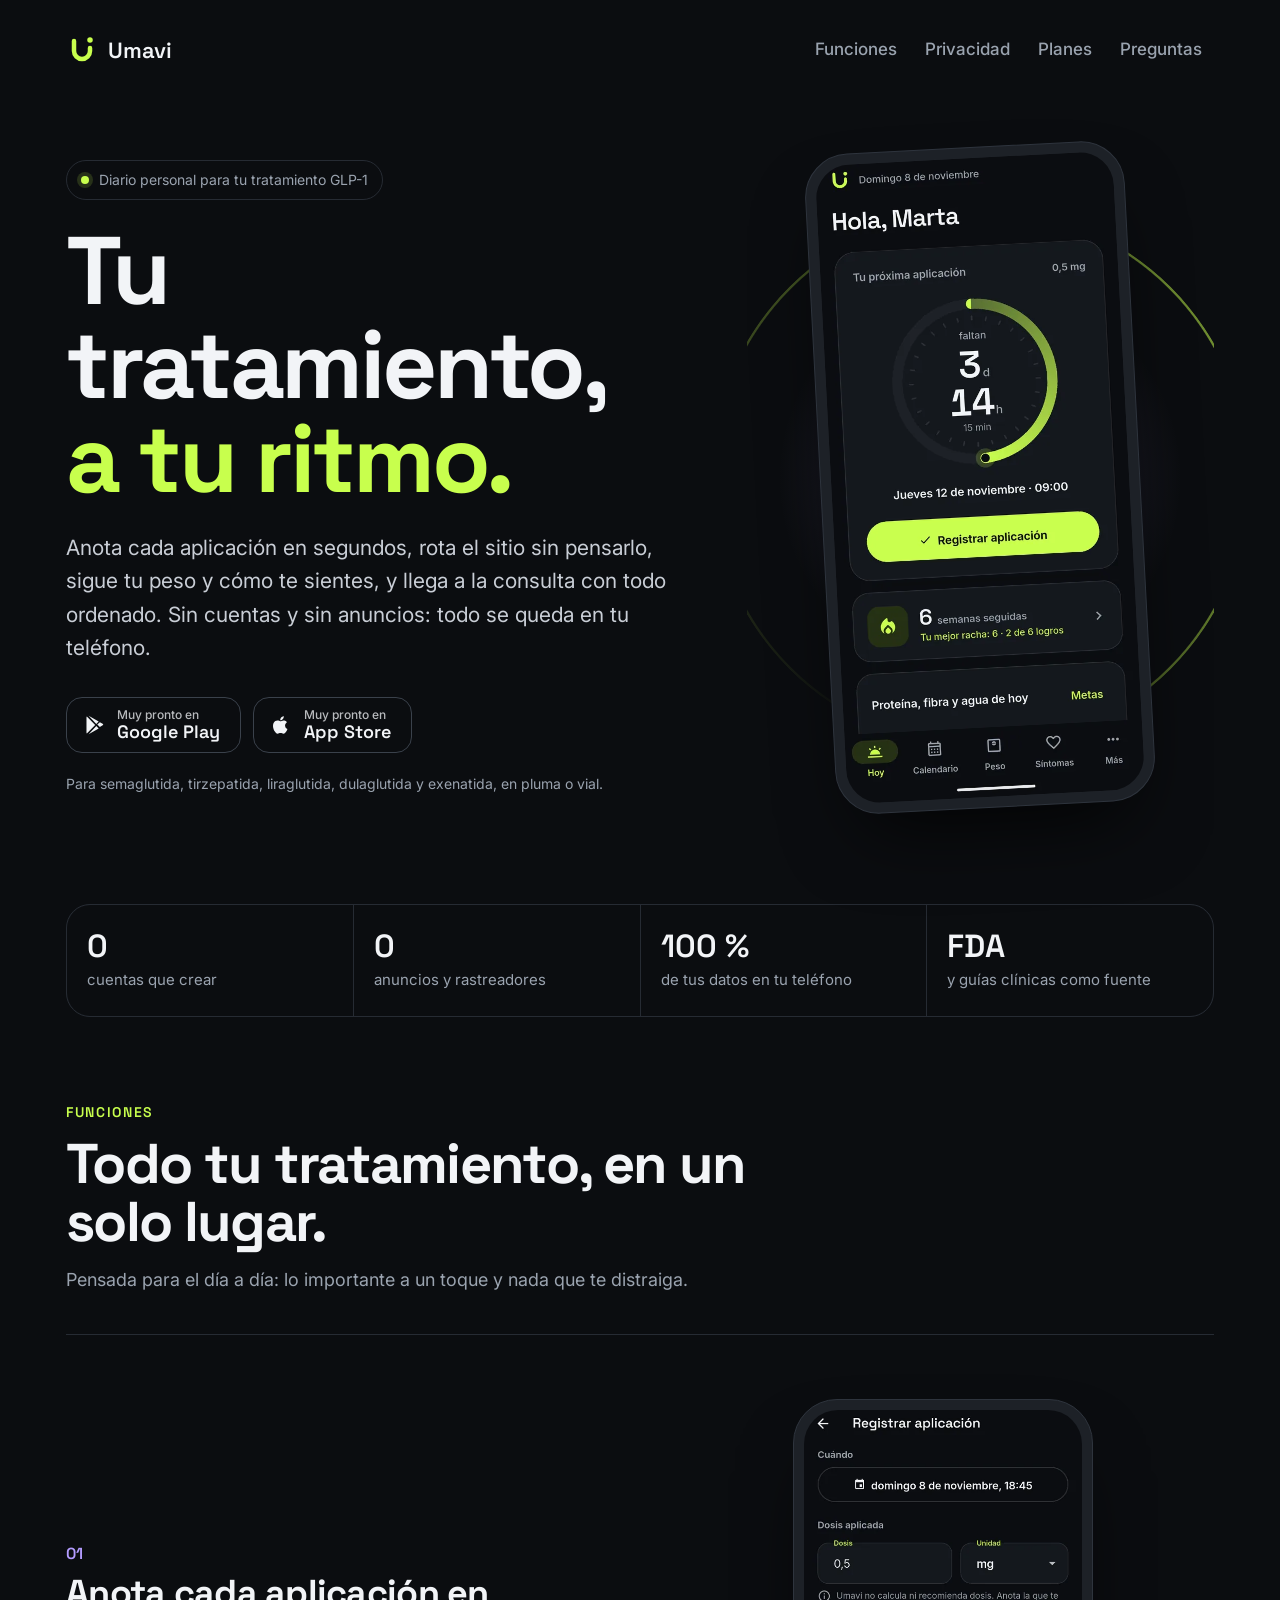
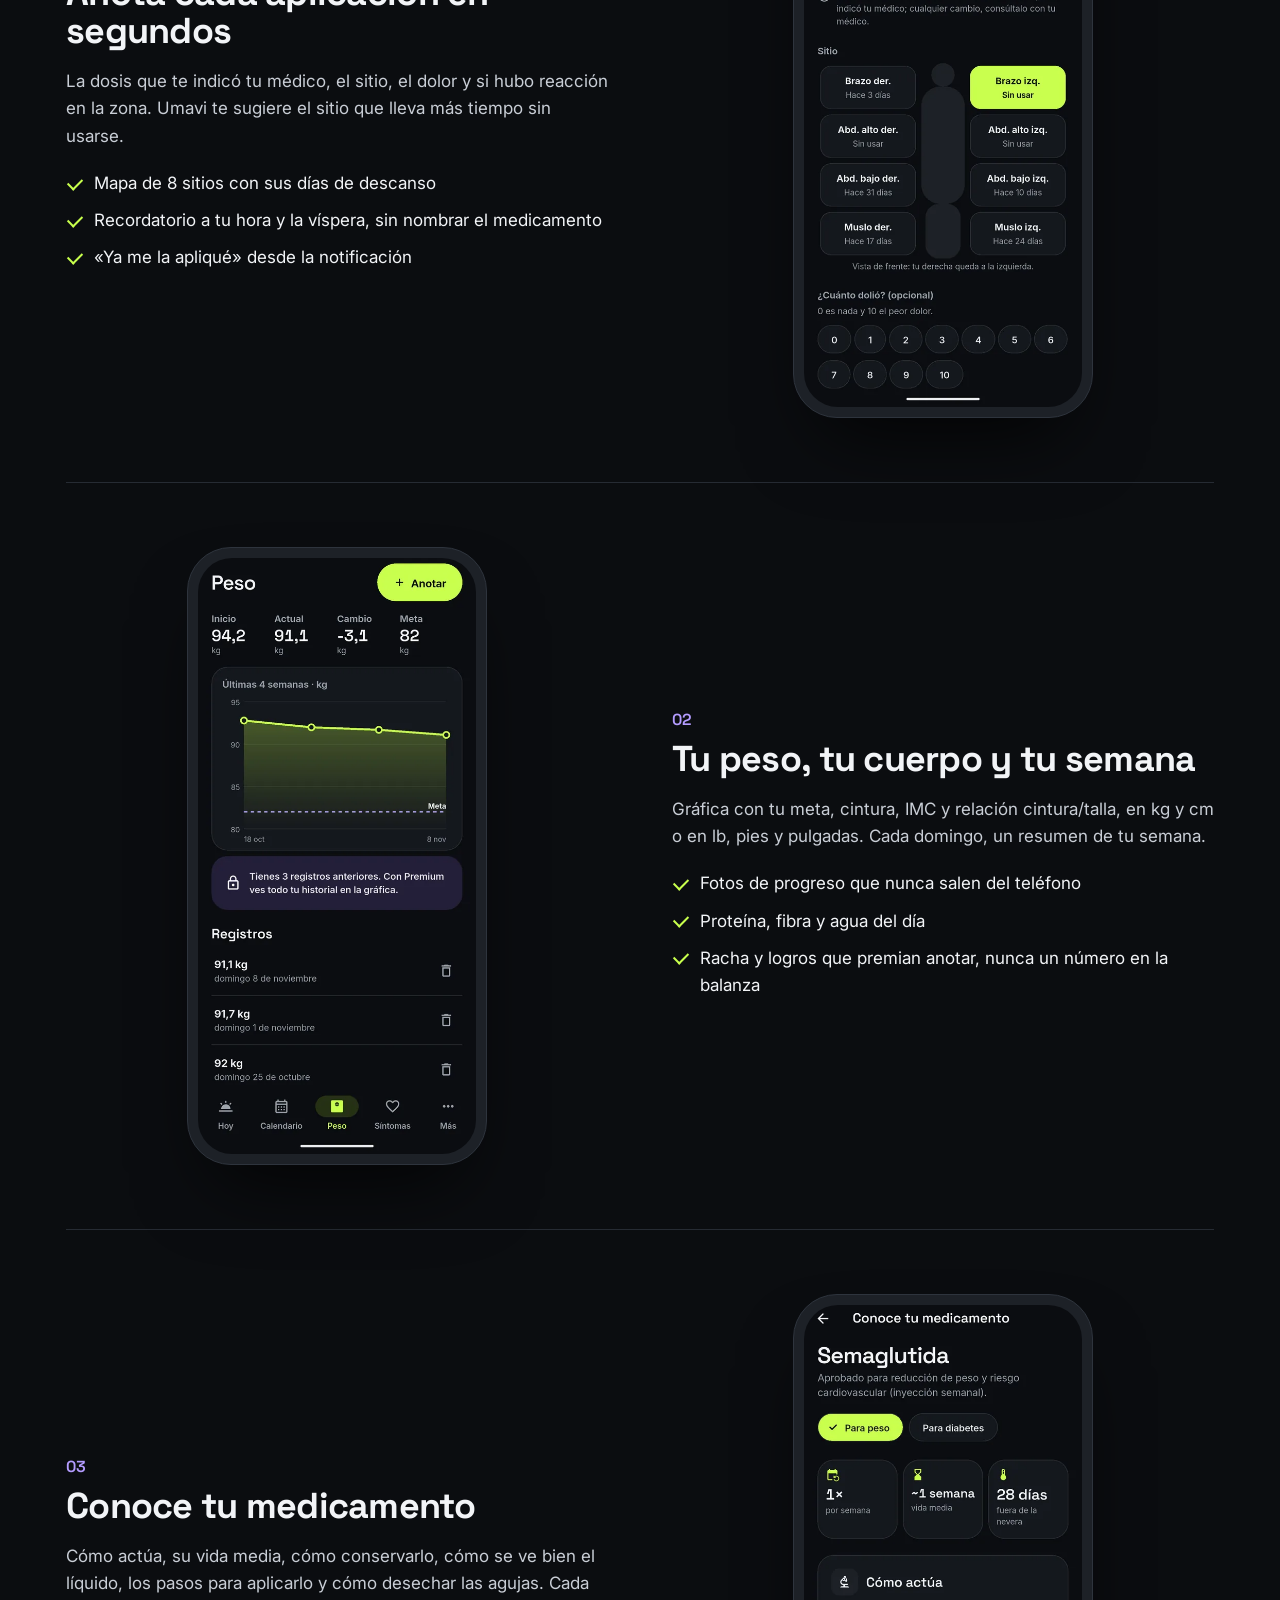
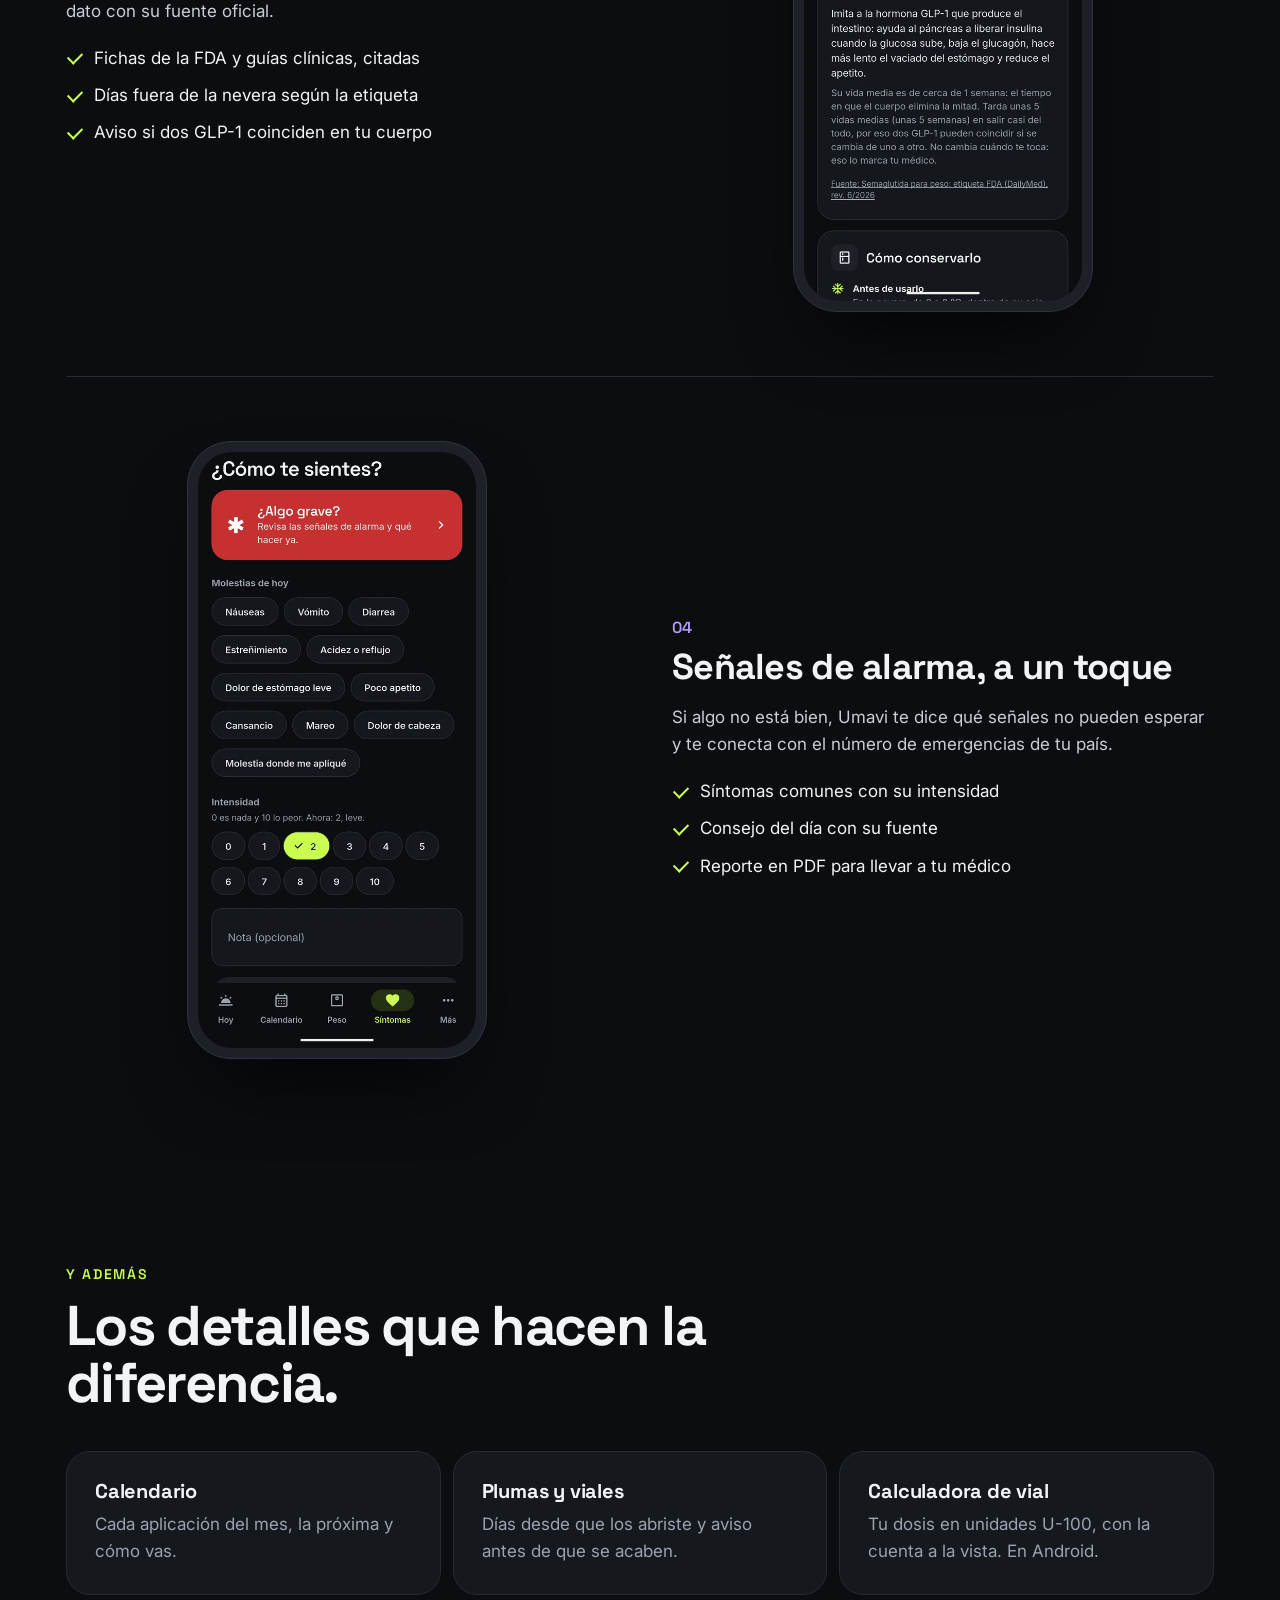
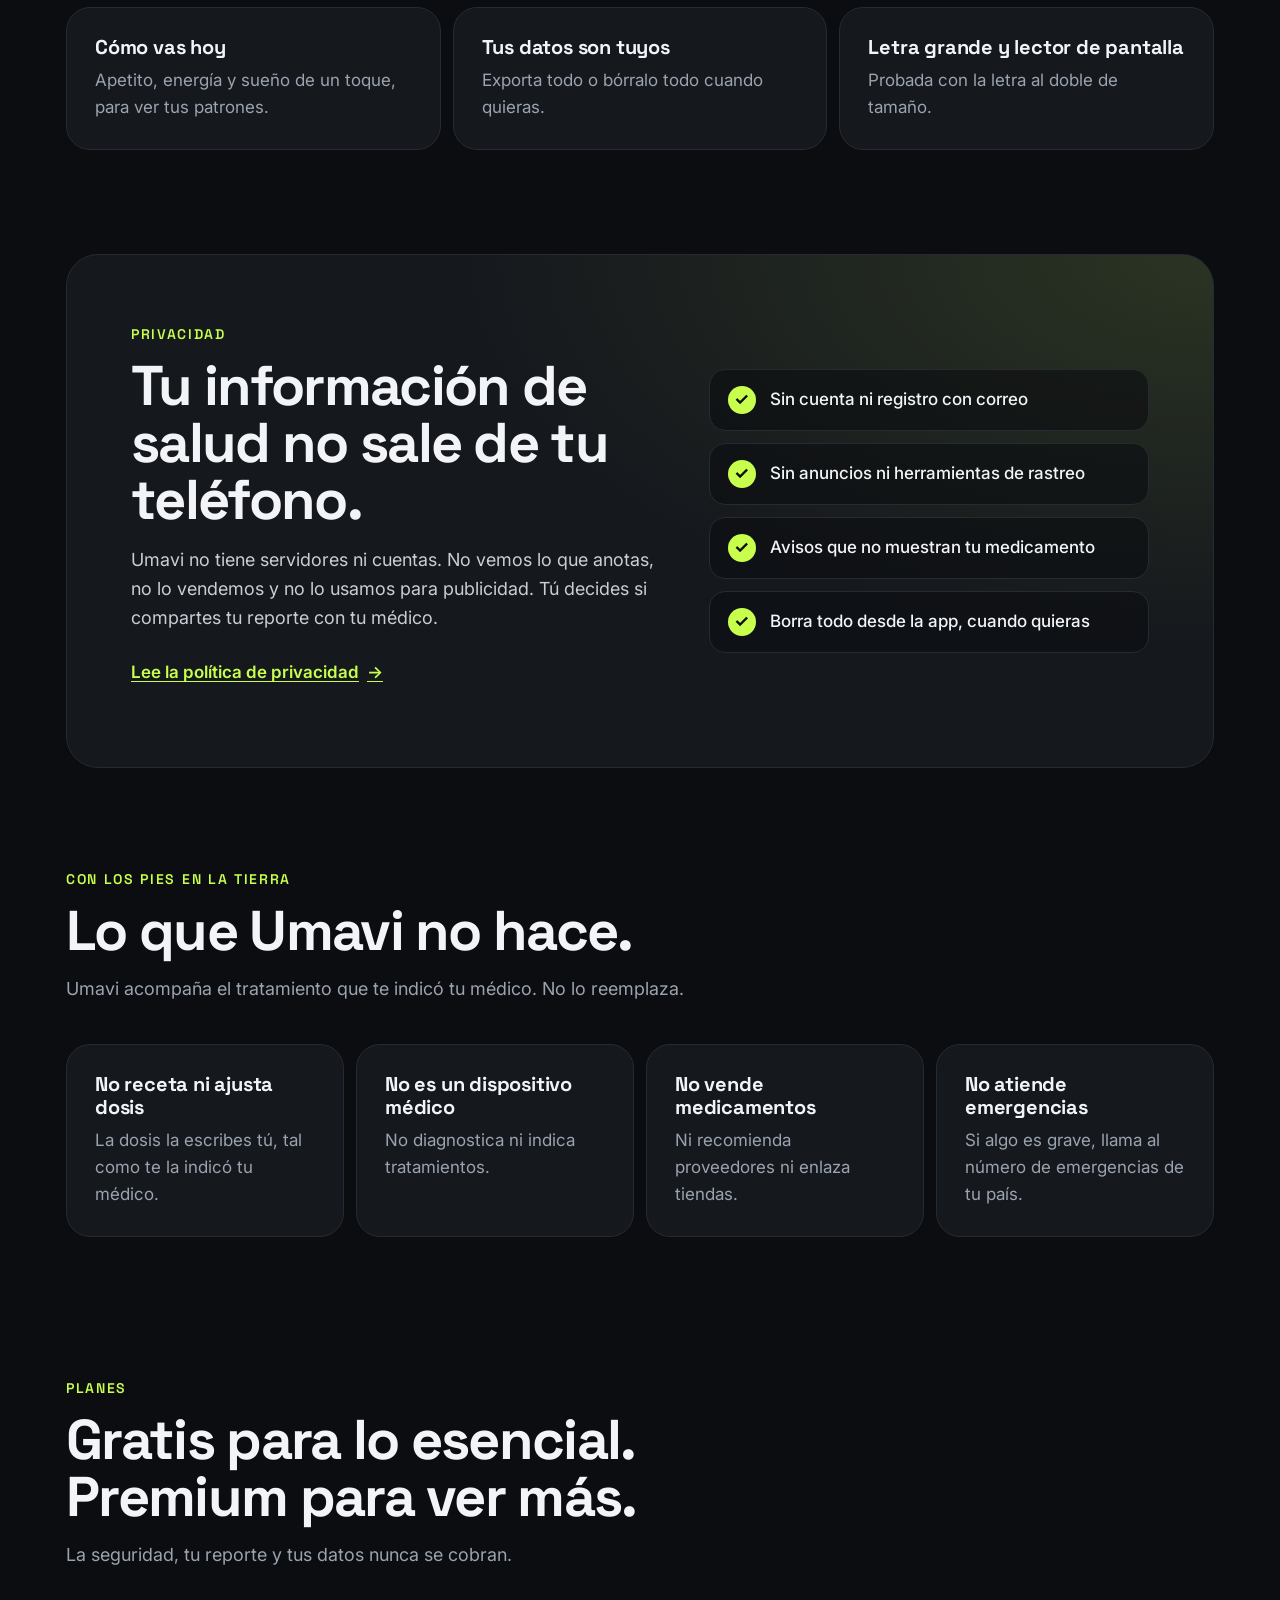
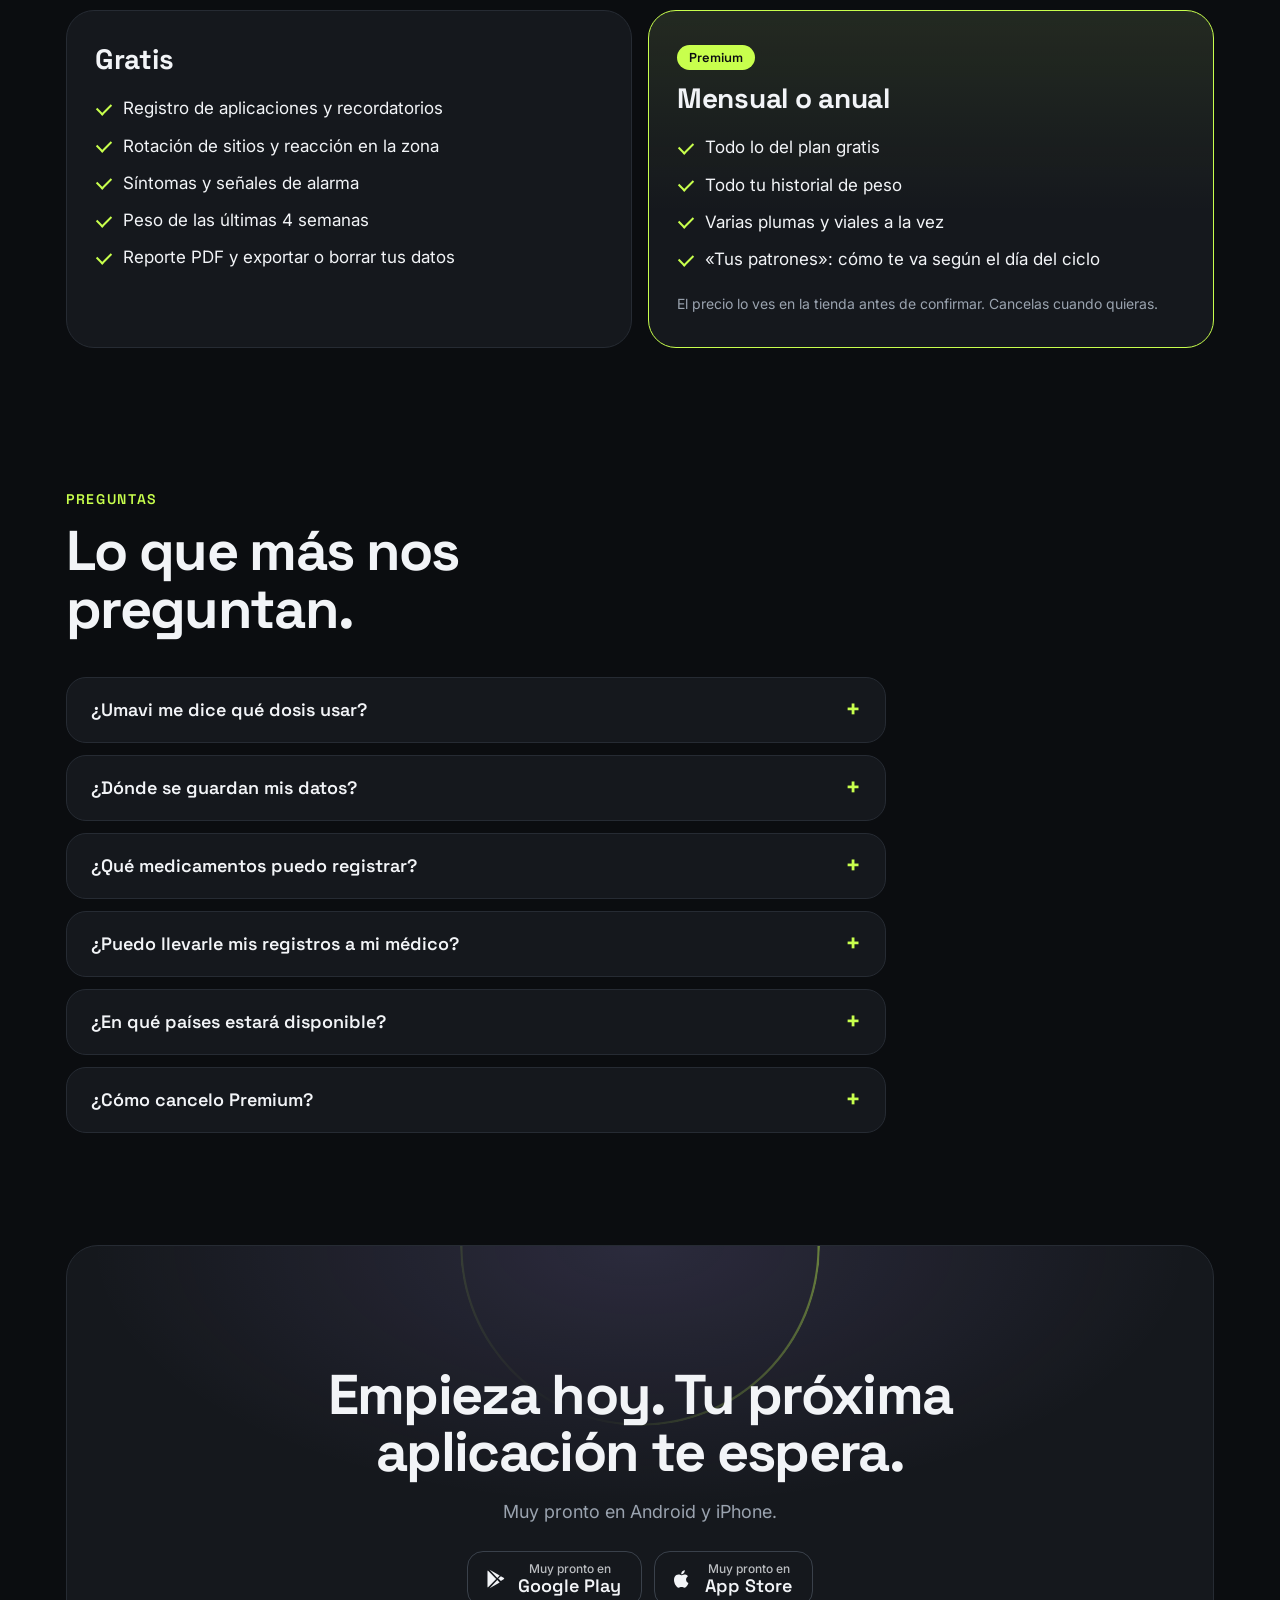
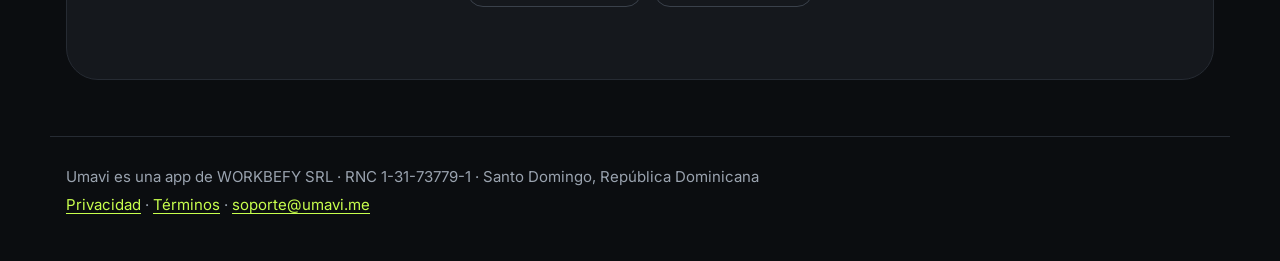
==== commit 2a544776: "Textos legales 1.1 a nombre de WORKBEFY SRL Política de privacidad y términos versión 1.1 (WORKBEFY " ====
--- a/index.html
+++ b/index.html
@@ -189,7 +189,7 @@
 
 </main>
 <footer class="pie">
-  <p>Umavi es una app de Workbefy · Santo Domingo, República Dominicana</p>
+  <p>Umavi es una app de WORKBEFY SRL · RNC 1-31-73779-1 · Santo Domingo, República Dominicana</p>
   <p><a href="privacidad/">Privacidad</a> · <a href="terminos/">Términos</a> · <a href="mailto:soporte@umavi.me">soporte@umavi.me</a></p>
 </footer>
 </body>
